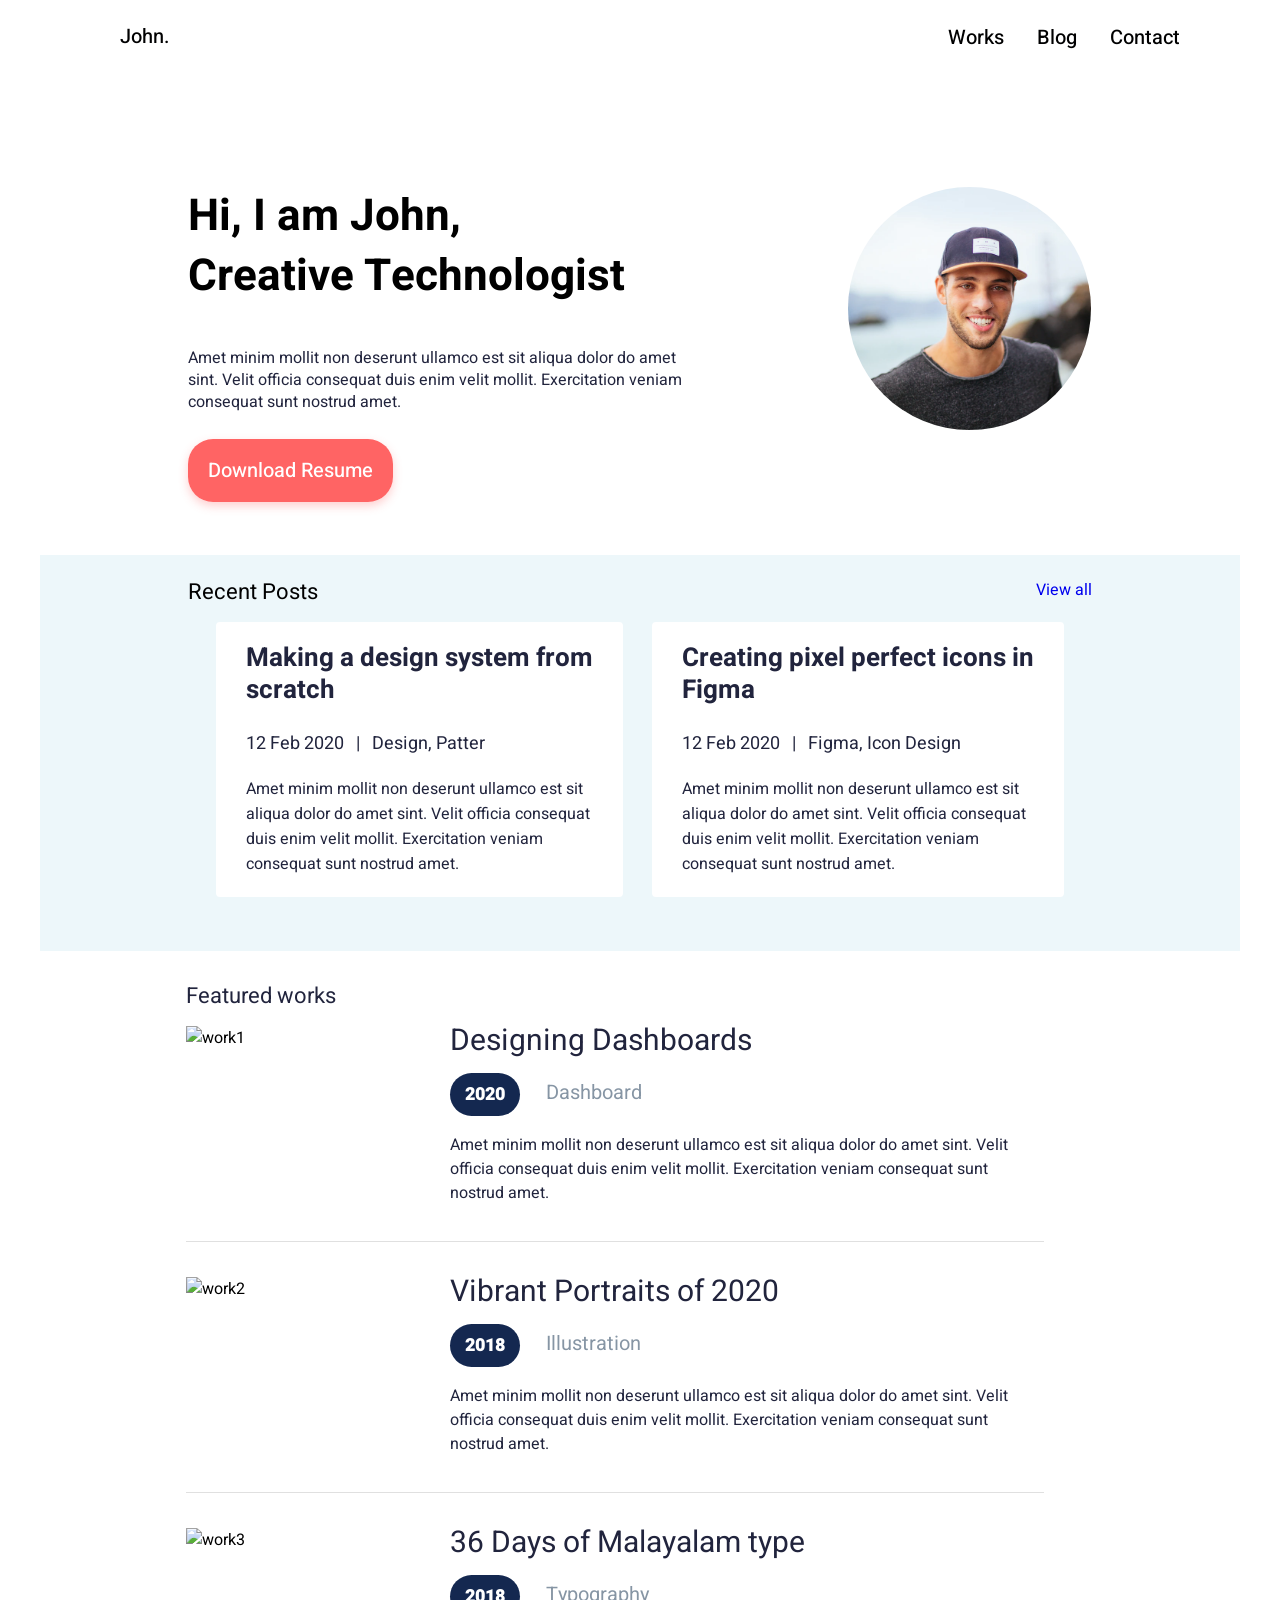
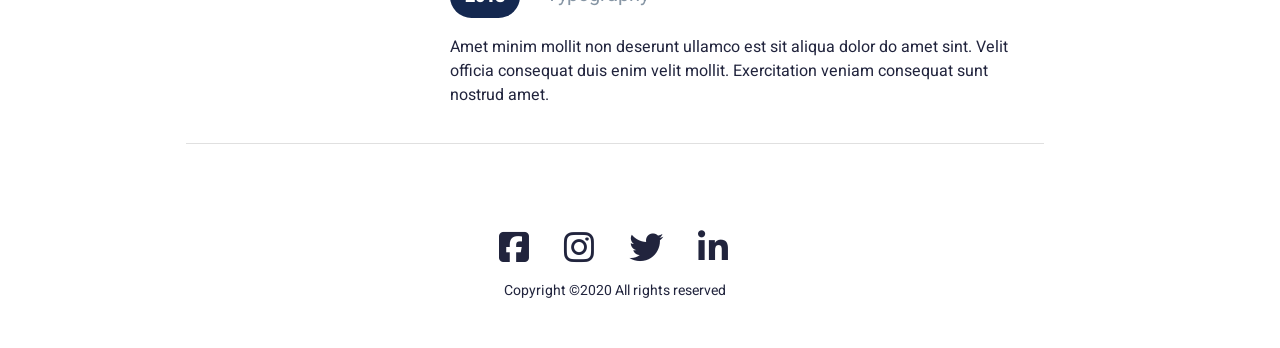
==== htmlAndCSS/Assignment2/index.html @ 1d365508 "assignment 2 done" ====
<!DOCTYPE html>
<html lang="en">
<head>
    <meta charset="UTF-8">
    <meta name="viewport" content="width=device-width, initial-scale=1.0">
    <title>Portfolio</title>
    <link rel="stylesheet" href="style.css">
    <link href="https://fonts.googleapis.com/css2?family=Heebo&display=swap" rel="stylesheet">
    <link rel="stylesheet" href="https://cdnjs.cloudflare.com/ajax/libs/font-awesome/6.5.0/css/all.min.css">

</head>
<body>
    <header class="header">
        <a href="#" class="logo">John.</a>
        <nav class="navbar">
            <ul>
                <li><a href="#" class="works">Works</a></li>
                <li><a href="#" class="blog">Blog</a></li>
                <li><a href="#" class="contact">Contact</a></li>
            </ul>
        </nav>
    </header>

   <main class="main">
  <div class="container">
    <div class="leftContent">
      <h1>Hi, I am John,<br />Creative Technologist</h1>
      <p>
        Amet minim mollit non deserunt ullamco est sit aliqua dolor do amet <br />
        sint. Velit officia consequat duis enim velit mollit. Exercitation veniam <br />
        consequat sunt nostrud amet.
      </p>
      <a href="#">Download Resume</a>
    </div>
    <div class="image">
      <img src="images/c316adc465a80990af3a0075303343f0d615c92a.png" alt="Profile Image">
    </div>
  </div>
</main>

<section class="secondary">
    <div class="secondary-header">
    <h2 class="recentPosts">
        Recent Posts
    </h2>
    <a href="#">View all</a>
    </div>
    <div class="cards">
    <div class="card">
        <h3>Making a design system from <br/>scratch</h3>
        <div class="internalSections">
        <p class="date">12 Feb 2020</p>
        <p class="divider">|</p>
        <p class="type">Design, Patter</p>
        </div>
        <p class="description">
            Amet minim mollit non deserunt ullamco est sit <br/>aliqua dolor do amet sint. Velit officia consequat <br/>duis enim velit mollit. Exercitation veniam <br/>consequat sunt nostrud amet.
        </p>
    </div>
    <div class="card">
        <h3>Creating pixel perfect icons in<br/>Figma</h3>
        <div class="internalSections">
        <p class="date">12 Feb 2020</p>
        <p class="divider">|</p>
        <p class="type">Figma, Icon Design</p>
        </div>
        <p class="description">
            Amet minim mollit non deserunt ullamco est sit <br/>aliqua dolor do amet sint. Velit officia consequat <br/>duis enim velit mollit. Exercitation veniam <br/>consequat sunt nostrud amet.
        </p>
    </div>
    </div>
</section>
<section class="lastPage">
    <div class="container2">
        <h2>Featured works</h2>
            <div class="work">
                    <img src="images/1c6bbc0be719e9d93c02a87ba51308ebb0297cdf.png" alt="work1" class="work1">
                <div class="rightContent">
                    <a href="#">Designing Dashboards</a>
                    <div class="content">
                        <h4 class="year">2020</h4>
                        <h4 class="contentType">Dashboard</h4>
                    </div>
                    <p class="contentInfo">
                        Amet minim mollit non deserunt ullamco est sit aliqua dolor do amet sint. Velit <br/>officia consequat duis enim velit mollit. Exercitation veniam consequat sunt <br/>nostrud amet.
                    </p>
                </div>
            </div>
            <hr class="line" />
            <div class="work">
                    <img src="images/44dc77996f359e2db24fc4e08bfd61cf50427139.png" alt="work2" class="work2">
                <div class="rightContent">
                    <a href="#">Vibrant Portraits of 2020</a>
                    <div class="content">
                        <h4 class="year">2018</h4>
                        <h4 class="contentType">Illustration</h4>
                    </div>
                    <p class="contentInfo">
                        Amet minim mollit non deserunt ullamco est sit aliqua dolor do amet sint. Velit <br/>officia consequat duis enim velit mollit. Exercitation veniam consequat sunt <br/>nostrud amet.
                    </p>
                </div>
            </div>
            <hr class="line" />
            <div class="work">
                    <img src="images/a5117cdca561b38768fbe6667854fc00641b25fb.png" alt="work3" class="work3">
                <div class="rightContent">
                    <a href="#">36 Days of Malayalam type</a>
                    <div class="content">
                        <h4 class="year">2018</h4>
                        <h4 class="contentType">Typography</h4>
                    </div>
                    <p class="contentInfo">
                        Amet minim mollit non deserunt ullamco est sit aliqua dolor do amet sint. Velit <br/>officia consequat duis enim velit mollit. Exercitation veniam consequat sunt <br/>nostrud amet.
                    </p>
                </div>
            </div>
            <hr class="line" />
        </div>
    </div>
</section>
<footer class="footer">
    <div class="container3">
        <div class="footerIcons">
            <a class="facebook" href ="#"><i class="fa-brands fa-square-facebook"></i></a>
            <a href="#"><i class="fab fa-instagram"></i></a>
            <a href="#"><i class="fab fa-twitter"></i></a>
            <a href="#"><i class="fab fa-linkedin-in"></i></a>
        </div>
    <h3 class="copyright">Copyright ©2020 All rights reserved </h3>
</div>
</footer>


    
</body>
</html>
---- htmlAndCSS/Assignment2/style.css ----
*{
    margin: 0;
    padding: 0;
    font-family: 'Heebo', sans-serif;
}

.header{
    margin: 0 auto;
    width: 1200px;
    display: flex;
    justify-content: space-between
    
}

.header a{
    text-decoration: none;
    font-weight: 500;
    font-size: 20px;
    line-height: 100%;
    letter-spacing: 0px;
    color: rgba(0,0,1);
    padding-top: 27px;
    /* margin-left: 80px; */
    margin-bottom: 140px;
    
}

.header .logo{
    margin-left: 80px
}

.main{
    margin-bottom: 71px;
}

.navbar{
    padding-top: 27px;
    padding-right: 60px;
}

.navbar ul{
    display: flex;
    gap: 33px;
    list-style: none;
}

.container{
    width: 1200px;
    margin: auto;
    display: flex;
    justify-content: space-between;
    
}

.leftContent{
    margin-left: 148px;
}

.leftContent h1{
    font-size: 44px;
    font-weight: 700;
    line-height: 60px;
    letter-spacing: 0px;
    margin-bottom: 40px;
}

.leftContent p{
    /* background-color: aqua; */
    font-size: 16px;
    font-weight: 400;
    line-height: 22px;
    letter-spacing: 0px;
    margin-bottom: 47px;
    color: #21243D;
}

.leftContent a {
  background-color: #FF6464;
  font-size: 20px;
  line-height: 1;
  height: 50px;
  font-weight: 500;
  letter-spacing: 0;
  padding: 17px 20px;
  text-decoration: none;
  color: #ffffff;
  border-radius: 25px;
  box-shadow: 0 4px 10px rgba(255, 100, 100, 0.3);
  transition: background-color 0.3s ease, box-shadow 0.3s ease;
}

.leftContent a:hover {
  background-color: #e05050;
  box-shadow: 0 6px 14px rgba(255, 100, 100, 0.4);
}

.image{
    text-align: right;
    flex: 1;
}

.image img{
    width: 243px;
    height: 243px;
    margin-right: 149px;
    /* margin-right: 180px; */
    object-fit: cover;
    border-radius: 50%;
}

.secondary{
    margin: auto;
    width: 1200px;
    height: 396px;
    background-color: #EDF7FA;
}

.secondary-header{
    display: flex;
    justify-content: space-between;
}

.secondary .recentPosts{
    font-weight: 400;
    font-size: 22px;
    line-height: 60px;
    letter-spacing: 0px;
    margin-left: 148px;
    text-decoration: none;
    margin-top: 7px;
}


.secondary a{
    font-weight: 400;
    font-size: 16px;
    line-height: 100%;
    letter-spacing: 0px;
    text-decoration: none;
    margin-left: 148px;
    margin-right: 148px;
    margin-top: 27px;
}

.cards{
    display: flex;
    justify-content: space-evenly;
    margin-left:  148px;
    margin-right: 148px;
}

.card{
    background-color: #FFFFFF;
    /* padding-left: 23px;
    padding-top: 24px;
    padding-right: 21px;
    padding-bottom: 7px; original from file seemed inappropriate so making evenly*/
    padding: 20px 30px;
    border-radius: 4px;
}

.card h3{
    font-weight: 700;
    font-size: 26px;
    color: #21243D;
    line-height: 32px;/*changed bcz original seemed to be bit incorrect*/
    letter-spacing: 0px;
    margin-bottom: 27px;
}

.internalSections{
    display: flex;
    gap: 12px;
    margin-bottom: 22px
}

.internalSections p{
    font-weight: 400;
    font-size: 18px;
    color: #21243D;
    line-height: 22px; /*changed bcz original seemed to be bit incorrect*/
    letter-spacing: 0px;
}

.description{
    font-weight: 400;
    font-size: 16px;
    line-height: 25px;  /*changed bcz original seemed to be bit incorrect*/
    letter-spacing: 0px;
    color: #21243D;
}

.lastPage h2{
    /* background-color: #21243D; */
    font-weight: 400;
    font-size: 22px;
    color: #21243D;
    line-height: 60px;
    letter-spacing: 0px;
    margin-top: 15px;
    margin-left: 146px;
}


.container2{
    width: 1200px;
    margin: auto;
    display: block;
    /* justify-content: space-between; */
    
}
.work{
    display: flex;
    align-items: flex-start;
    gap:18px;
    /* margin-bottom: 35px; */
    /* border-bottom: 1px solid #e0e0e0; */
}
.container2 img{
    width: 246px;
    height: 180px;
    margin-left: 146px;
}

.content{
    display: flex;
    gap: 26px;
    margin-bottom: 17px;
}

.rightContent a{
    /* background-color: aqua; */
    font-weight: 700px;
    font-size: 30px;
    line-height: 100%;
    letter-spacing: 0px;
    text-decoration: none;
    color: #21243D;
    /* margin-bottom: 16px; */
}
.content .year{
    margin-top: 16px;
    font-size: 18px;
    font-weight: 900;
    /* line-height: 60px; */
    letter-spacing: 0px;
    background-color: #142850;
    padding: 8px 15px;
    border-radius: 27px;
    color: #ffffff; 
}

.content .contentType{
    /* background-color: aqua; */
    font-size: 20px;
    font-weight: 400;
    line-height: 100%;
    letter-spacing: 0px;
    color:#8695A4;
    margin-top: 26px;
}

.contentInfo{
    font-weight: 400;
    font-size: 16px;
    line-height: 24px;
    letter-spacing: 0px;
    color:#21243D;
    
}

.line {
  width: 858px;
  height: 1px;
  background-color: #E0E0E0;
  border: none;
  /* margin: 40px auto; spacing + center align */
  margin-left: 146px;
  margin-top: 35px;
  margin-right: 148px;
  margin-bottom: 35px;
}

.footerIcons{
    /* background-color: aqua; */
    padding-top: 51px;
    display: flex;
    gap: 35px;
    padding-left: 459px;
}

.footerIcons i{
    font-size: 34px;
    color: #21243D;
    margin-bottom: 20px;
    
}

.footerIcons .fa-brands fa-square-facebook{
    color: #D92231;
}



.container3{
    width: 1200px;
    margin: auto;
}

.copyright{
    padding-left: 464px;
    font-weight: 400;
    font-size: 14px;
    line-height: 100%;
    letter-spacing: 0px;
    color: #21243D;
    margin-bottom: 50px; /* added just for visibility */
}
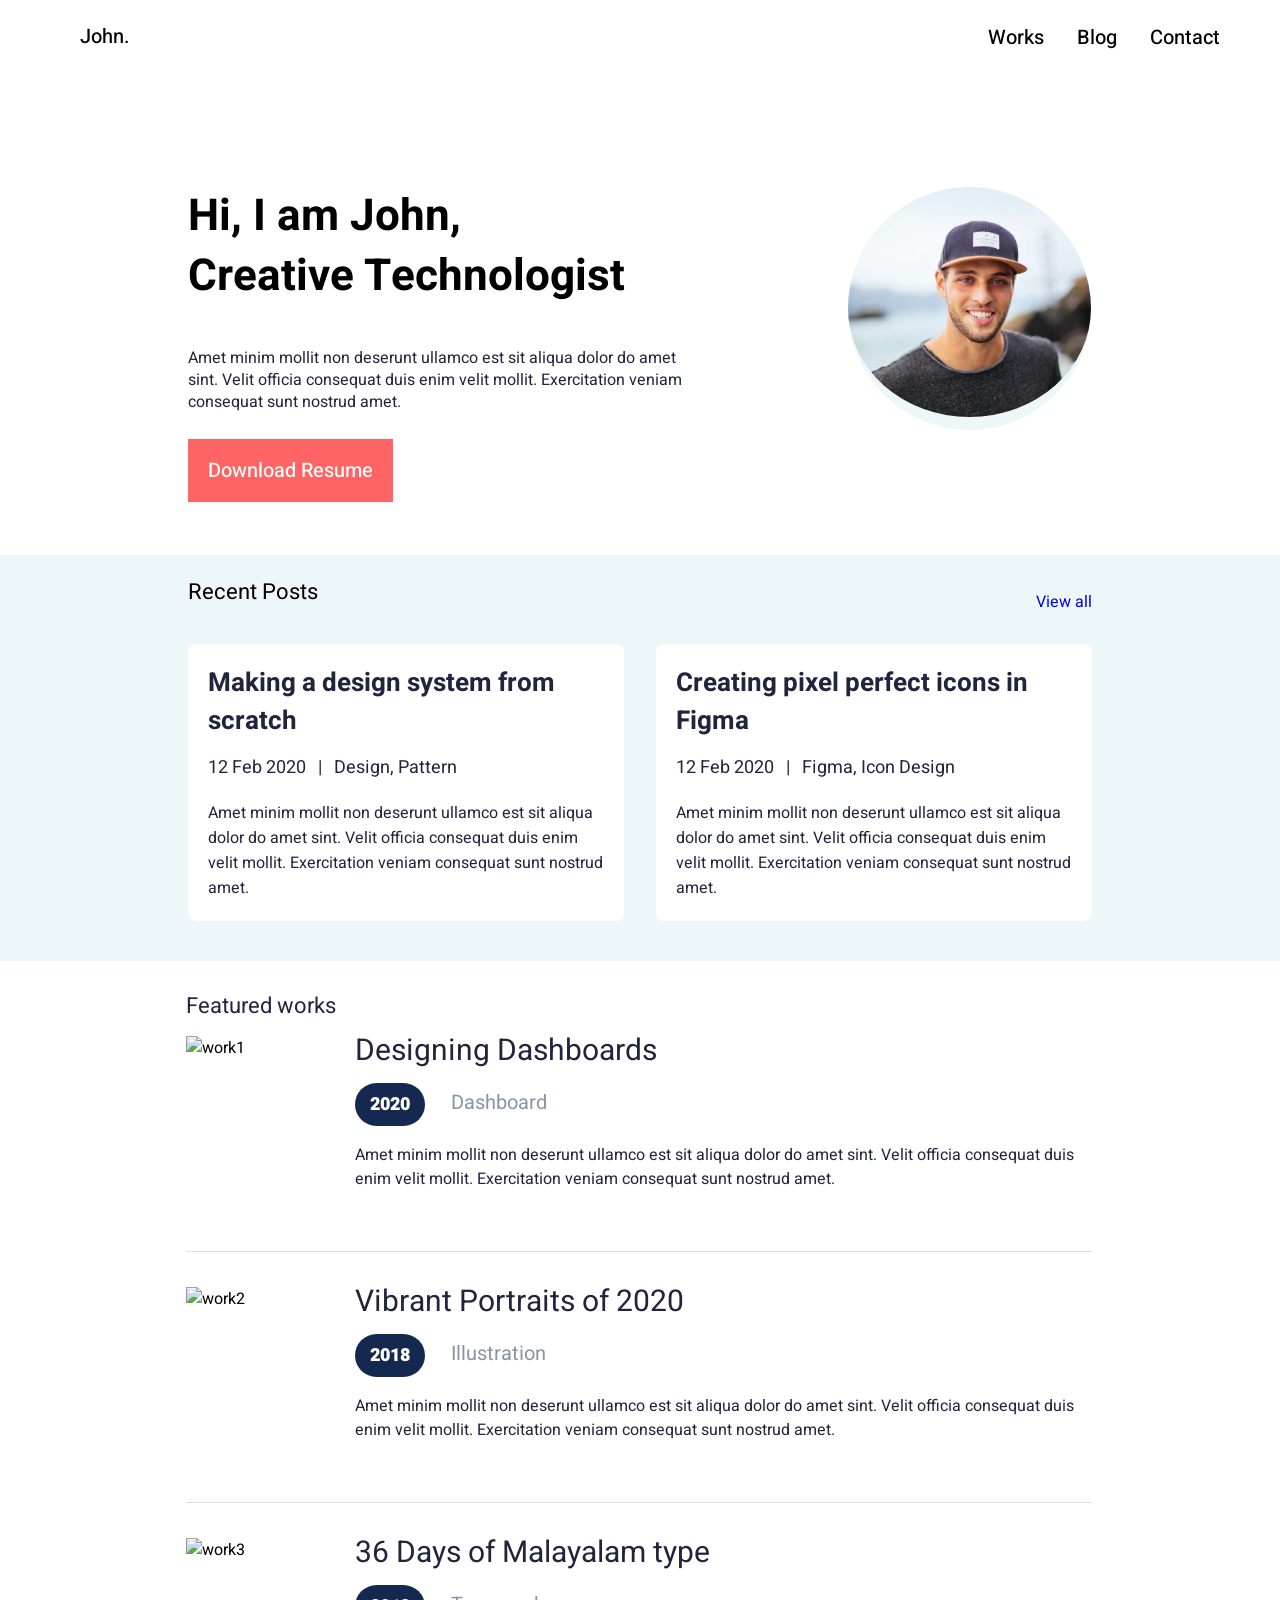
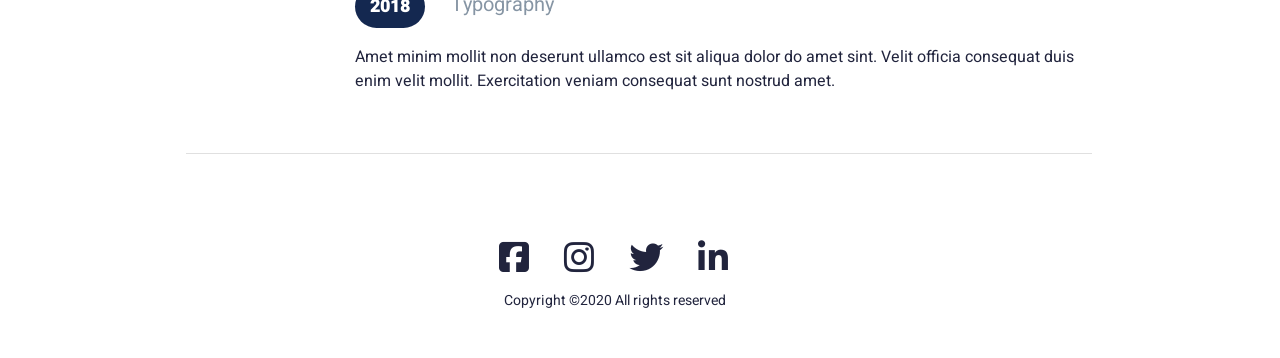
==== commit 48b71234: "final changes" ====
--- a/htmlAndCSS/Assignment2/index.html
+++ b/htmlAndCSS/Assignment2/index.html
@@ -11,6 +11,7 @@
 </head>
 <body>
     <header class="header">
+        <!-- <div class="container"> -->
         <a href="#" class="logo">John.</a>
         <nav class="navbar">
             <ul>
@@ -19,10 +20,12 @@
                 <li><a href="#" class="contact">Contact</a></li>
             </ul>
         </nav>
+        <!-- </div> -->
     </header>
 
    <main class="main">
   <div class="container">
+    <div class="mainSection">
     <div class="leftContent">
       <h1>Hi, I am John,<br />Creative Technologist</h1>
       <p>
@@ -33,30 +36,37 @@
       <a href="#">Download Resume</a>
     </div>
     <div class="image">
+        <!-- <div class="imageBorder"> -->
       <img src="images/c316adc465a80990af3a0075303343f0d615c92a.png" alt="Profile Image">
+    <!-- </div> -->
     </div>
+  </div>
   </div>
 </main>
 
 <section class="secondary">
+    <div class="container">
     <div class="secondary-header">
     <h2 class="recentPosts">
         Recent Posts
     </h2>
     <a href="#">View all</a>
     </div>
+
     <div class="cards">
+
     <div class="card">
         <h3>Making a design system from <br/>scratch</h3>
         <div class="internalSections">
         <p class="date">12 Feb 2020</p>
         <p class="divider">|</p>
-        <p class="type">Design, Patter</p>
+        <p class="type">Design, Pattern</p>
         </div>
         <p class="description">
-            Amet minim mollit non deserunt ullamco est sit <br/>aliqua dolor do amet sint. Velit officia consequat <br/>duis enim velit mollit. Exercitation veniam <br/>consequat sunt nostrud amet.
+            Amet minim mollit non deserunt ullamco est sit aliqua dolor do amet sint. Velit officia consequat duis enim velit mollit. Exercitation veniam consequat sunt nostrud amet.
         </p>
     </div>
+    
     <div class="card">
         <h3>Creating pixel perfect icons in<br/>Figma</h3>
         <div class="internalSections">
@@ -65,12 +75,14 @@
         <p class="type">Figma, Icon Design</p>
         </div>
         <p class="description">
-            Amet minim mollit non deserunt ullamco est sit <br/>aliqua dolor do amet sint. Velit officia consequat <br/>duis enim velit mollit. Exercitation veniam <br/>consequat sunt nostrud amet.
+            Amet minim mollit non deserunt ullamco est sit aliqua dolor do amet sint. Velit officia consequat duis enim velit mollit. Exercitation veniam consequat sunt nostrud amet.
         </p>
+    </div>
     </div>
     </div>
 </section>
 <section class="lastPage">
+    <div class="container">
     <div class="container2">
         <h2>Featured works</h2>
             <div class="work">
@@ -82,7 +94,7 @@
                         <h4 class="contentType">Dashboard</h4>
                     </div>
                     <p class="contentInfo">
-                        Amet minim mollit non deserunt ullamco est sit aliqua dolor do amet sint. Velit <br/>officia consequat duis enim velit mollit. Exercitation veniam consequat sunt <br/>nostrud amet.
+                        Amet minim mollit non deserunt ullamco est sit aliqua dolor do amet sint. Velit officia consequat duis enim velit mollit. Exercitation veniam consequat sunt nostrud amet.
                     </p>
                 </div>
             </div>
@@ -96,7 +108,7 @@
                         <h4 class="contentType">Illustration</h4>
                     </div>
                     <p class="contentInfo">
-                        Amet minim mollit non deserunt ullamco est sit aliqua dolor do amet sint. Velit <br/>officia consequat duis enim velit mollit. Exercitation veniam consequat sunt <br/>nostrud amet.
+                        Amet minim mollit non deserunt ullamco est sit aliqua dolor do amet sint. Velit officia consequat duis enim velit mollit. Exercitation veniam consequat sunt nostrud amet.
                     </p>
                 </div>
             </div>
@@ -110,16 +122,17 @@
                         <h4 class="contentType">Typography</h4>
                     </div>
                     <p class="contentInfo">
-                        Amet minim mollit non deserunt ullamco est sit aliqua dolor do amet sint. Velit <br/>officia consequat duis enim velit mollit. Exercitation veniam consequat sunt <br/>nostrud amet.
+                        Amet minim mollit non deserunt ullamco est sit aliqua dolor do amet sint. Velit officia consequat duis enim velit mollit. Exercitation veniam consequat sunt nostrud amet.
                     </p>
                 </div>
             </div>
             <hr class="line" />
         </div>
     </div>
+    </div>
 </section>
 <footer class="footer">
-    <div class="container3">
+    <div class="container">
         <div class="footerIcons">
             <a class="facebook" href ="#"><i class="fa-brands fa-square-facebook"></i></a>
             <a href="#"><i class="fab fa-instagram"></i></a>
--- a/htmlAndCSS/Assignment2/style.css
+++ b/htmlAndCSS/Assignment2/style.css
@@ -2,13 +2,14 @@
     margin: 0;
     padding: 0;
     font-family: 'Heebo', sans-serif;
+    box-sizing: border-box;
 }
 
 .header{
-    margin: 0 auto;
-    width: 1200px;
-    display: flex;
-    justify-content: space-between
+    /* margin: 0 auto; */
+    /* width: 1200px; */
+    display: flex;
+    justify-content: space-between;
     
 }
 
@@ -46,14 +47,18 @@
 
 .container{
     width: 1200px;
-    margin: auto;
+    margin: 0 auto;
+}
+
+.mainSection{
     display: flex;
     justify-content: space-between;
-    
-}
+}
+
 
 .leftContent{
     margin-left: 148px;
+    
 }
 
 .leftContent h1{
@@ -84,9 +89,7 @@
   padding: 17px 20px;
   text-decoration: none;
   color: #ffffff;
-  border-radius: 25px;
-  box-shadow: 0 4px 10px rgba(255, 100, 100, 0.3);
-  transition: background-color 0.3s ease, box-shadow 0.3s ease;
+
 }
 
 .leftContent a:hover {
@@ -103,21 +106,24 @@
     width: 243px;
     height: 243px;
     margin-right: 149px;
-    /* margin-right: 180px; */
     object-fit: cover;
     border-radius: 50%;
-}
+    border-bottom: 13px solid #EDF7FA;
+;
+}
+
 
 .secondary{
-    margin: auto;
-    width: 1200px;
-    height: 396px;
     background-color: #EDF7FA;
+    padding-bottom: 40px;
 }
 
 .secondary-header{
     display: flex;
     justify-content: space-between;
+    align-items: center;
+    margin-bottom: 22px;
+    
 }
 
 .secondary .recentPosts{
@@ -142,30 +148,29 @@
     margin-top: 27px;
 }
 
-.cards{
-    display: flex;
-    justify-content: space-evenly;
-    margin-left:  148px;
-    margin-right: 148px;
-}
-
-.card{
-    background-color: #FFFFFF;
-    /* padding-left: 23px;
-    padding-top: 24px;
-    padding-right: 21px;
-    padding-bottom: 7px; original from file seemed inappropriate so making evenly*/
-    padding: 20px 30px;
-    border-radius: 4px;
-}
+.cards {
+  display: flex;
+  gap: 32px;
+  flex: 1;
+  margin-left: 148px;  
+  margin-right: 148px;
+  
+}
+
+.card {
+  background: white;
+  padding: 20px;
+  border-radius: 8px;
+  
+}
+
 
 .card h3{
     font-weight: 700;
     font-size: 26px;
     color: #21243D;
-    line-height: 32px;/*changed bcz original seemed to be bit incorrect*/
-    letter-spacing: 0px;
-    margin-bottom: 27px;
+    /* line-height: 100%; */
+    margin-bottom: 17px;
 }
 
 .internalSections{
@@ -203,19 +208,15 @@
 
 
 .container2{
-    width: 1200px;
-    margin: auto;
-    display: block;
-    /* justify-content: space-between; */
-    
+    display: block;   
+    margin-right: 148px;
 }
 .work{
     display: flex;
     align-items: flex-start;
     gap:18px;
-    /* margin-bottom: 35px; */
-    /* border-bottom: 1px solid #e0e0e0; */
-}
+}
+
 .container2 img{
     width: 246px;
     height: 180px;
@@ -270,14 +271,12 @@
 }
 
 .line {
-  width: 858px;
   height: 1px;
   background-color: #E0E0E0;
   border: none;
-  /* margin: 40px auto; spacing + center align */
   margin-left: 146px;
   margin-top: 35px;
-  margin-right: 148px;
+  /* margin-right: 148px; */
   margin-bottom: 35px;
 }
 
@@ -295,15 +294,8 @@
     margin-bottom: 20px;
     
 }
-
-.footerIcons .fa-brands fa-square-facebook{
-    color: #D92231;
-}
-
-
-
 .container3{
-    width: 1200px;
+    /* width: 1200px; */
     margin: auto;
 }
 
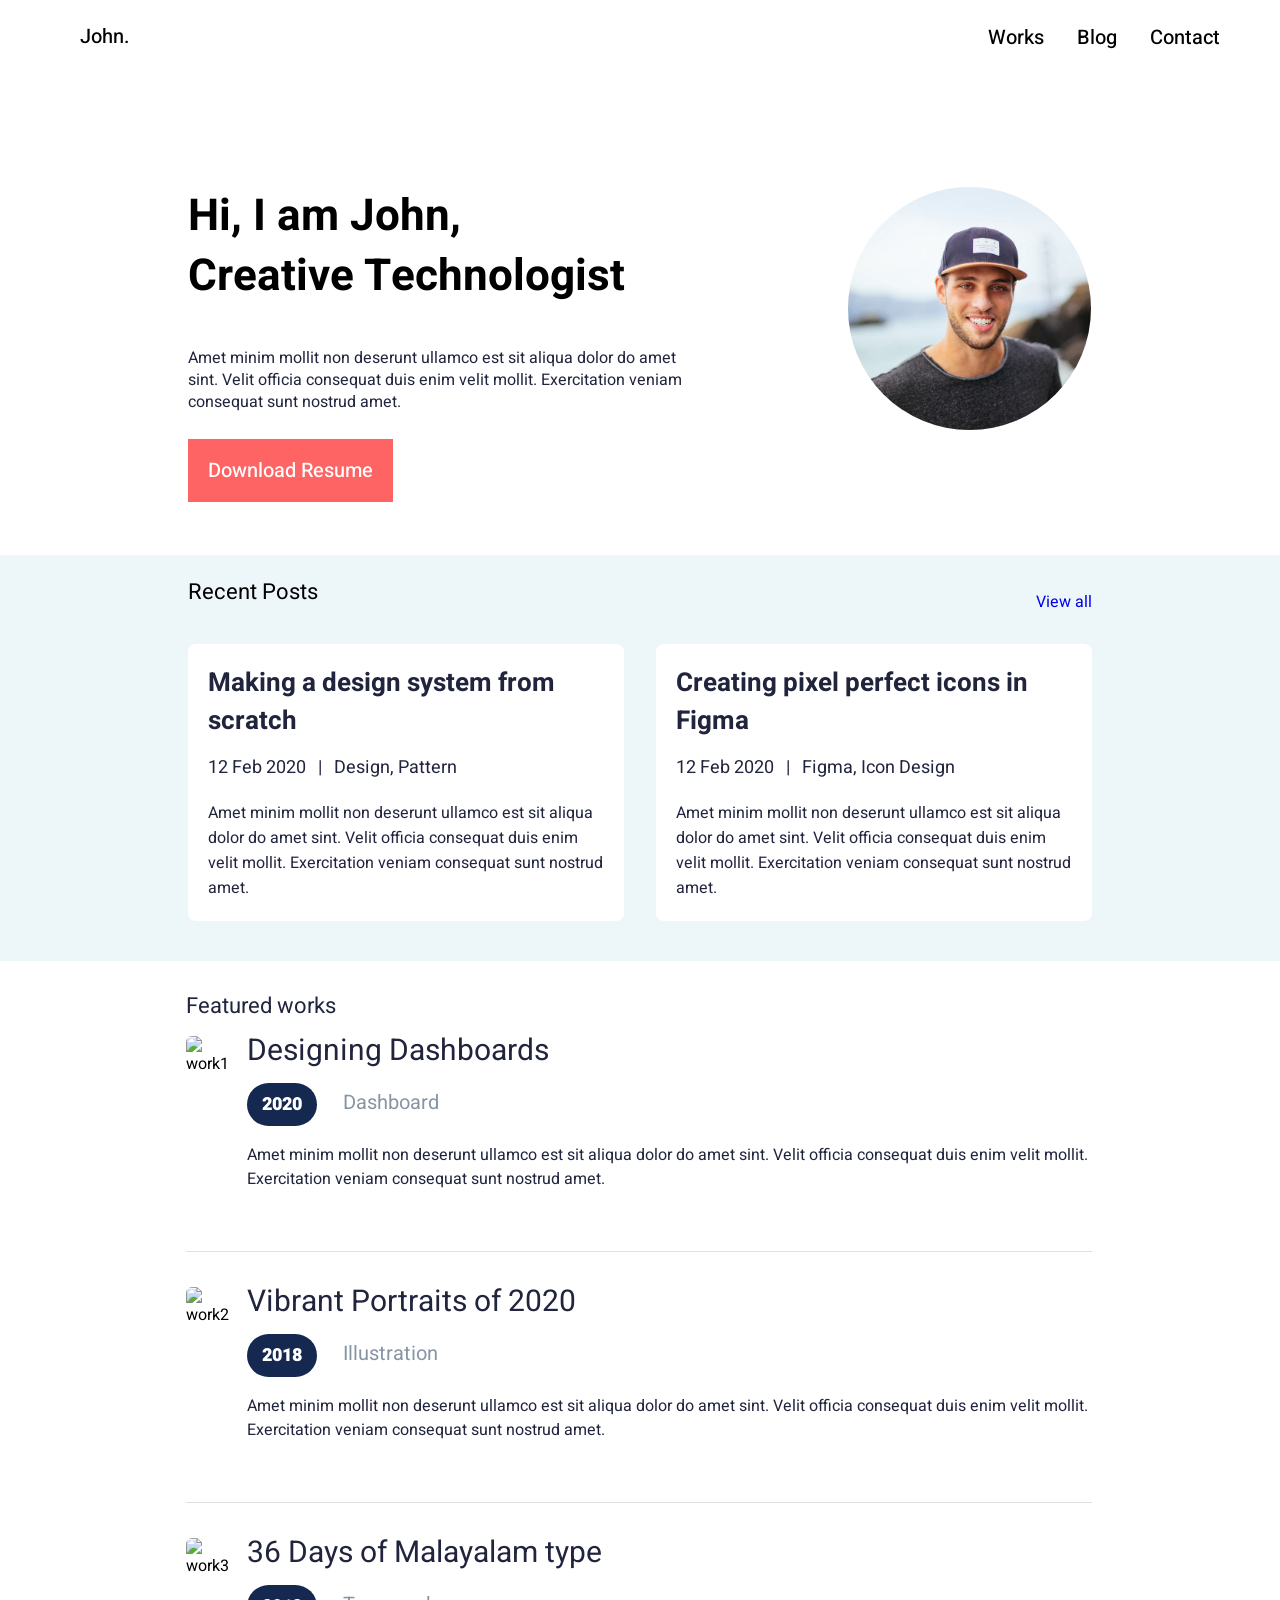
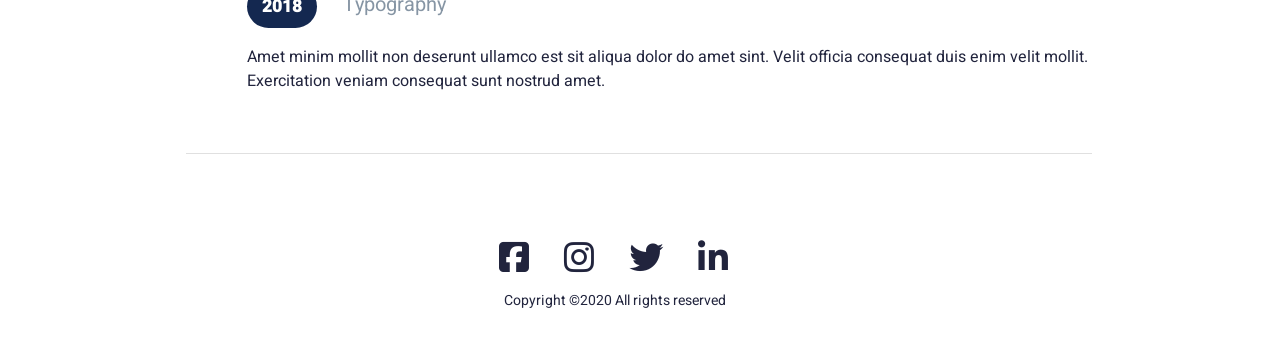
==== commit 2da16e8e: "final changes" ====
--- a/htmlAndCSS/Assignment2/index.html
+++ b/htmlAndCSS/Assignment2/index.html
@@ -4,7 +4,7 @@
     <meta charset="UTF-8">
     <meta name="viewport" content="width=device-width, initial-scale=1.0">
     <title>Portfolio</title>
-    <link rel="stylesheet" href="style.css">
+    <link rel="stylesheet" href="css/style.css">
     <link href="https://fonts.googleapis.com/css2?family=Heebo&display=swap" rel="stylesheet">
     <link rel="stylesheet" href="https://cdnjs.cloudflare.com/ajax/libs/font-awesome/6.5.0/css/all.min.css">
 
@@ -36,9 +36,7 @@
       <a href="#">Download Resume</a>
     </div>
     <div class="image">
-        <!-- <div class="imageBorder"> -->
       <img src="images/c316adc465a80990af3a0075303343f0d615c92a.png" alt="Profile Image">
-    <!-- </div> -->
     </div>
   </div>
   </div>
@@ -86,7 +84,8 @@
     <div class="container2">
         <h2>Featured works</h2>
             <div class="work">
-                    <img src="images/1c6bbc0be719e9d93c02a87ba51308ebb0297cdf.png" alt="work1" class="work1">
+                    <div class="workImage">
+                    <img src="images/1c6bbc0be719e9d93c02a87ba51308ebb0297cdf.png" alt="work1" class="work1"></div>
                 <div class="rightContent">
                     <a href="#">Designing Dashboards</a>
                     <div class="content">
@@ -100,7 +99,8 @@
             </div>
             <hr class="line" />
             <div class="work">
-                    <img src="images/44dc77996f359e2db24fc4e08bfd61cf50427139.png" alt="work2" class="work2">
+                <div class="workImage">
+                    <img src="images/44dc77996f359e2db24fc4e08bfd61cf50427139.png" alt="work2" class="work2"></div>
                 <div class="rightContent">
                     <a href="#">Vibrant Portraits of 2020</a>
                     <div class="content">
@@ -114,7 +114,8 @@
             </div>
             <hr class="line" />
             <div class="work">
-                    <img src="images/a5117cdca561b38768fbe6667854fc00641b25fb.png" alt="work3" class="work3">
+                <div class="workImage">
+                    <img src="images/a5117cdca561b38768fbe6667854fc00641b25fb.png" alt="work3" class="work3"></div>
                 <div class="rightContent">
                     <a href="#">36 Days of Malayalam type</a>
                     <div class="content">
--- a/htmlAndCSS/Assignment2/css/style.css
+++ b/htmlAndCSS/Assignment2/css/style.css
@@ -0,0 +1,322 @@
+*{
+    margin: 0;
+    padding: 0;
+    font-family: 'Heebo', sans-serif;
+    box-sizing: border-box;
+}
+
+.header{
+    /* margin: 0 auto; */
+    /* width: 1200px; */
+    display: flex;
+    justify-content: space-between;
+    
+}
+
+.header a{
+    text-decoration: none;
+    font-weight: 500;
+    font-size: 20px;
+    line-height: 100%;
+    letter-spacing: 0px;
+    color: rgba(0,0,1);
+    padding-top: 27px;
+    /* margin-left: 80px; */
+    margin-bottom: 140px;
+    
+}
+
+.header .logo{
+    margin-left: 80px
+}
+
+.main{
+    margin-bottom: 71px;
+}
+
+.navbar{
+    padding-top: 27px;
+    padding-right: 60px;
+}
+
+.navbar ul{
+    display: flex;
+    gap: 33px;
+    list-style: none;
+}
+
+.container{
+    width: 1200px;
+    margin: 0 auto;
+}
+
+.mainSection{
+    display: flex;
+    justify-content: space-between;
+}
+
+
+.leftContent{
+    margin-left: 148px;
+    
+}
+
+.leftContent h1{
+    font-size: 44px;
+    font-weight: 700;
+    line-height: 60px;
+    letter-spacing: 0px;
+    margin-bottom: 40px;
+}
+
+.leftContent p{
+    /* background-color: aqua; */
+    font-size: 16px;
+    font-weight: 400;
+    line-height: 22px;
+    letter-spacing: 0px;
+    margin-bottom: 47px;
+    color: #21243D;
+}
+
+.leftContent a {
+  background-color: #FF6464;
+  font-size: 20px;
+  line-height: 1;
+  height: 50px;
+  font-weight: 500;
+  letter-spacing: 0;
+  padding: 17px 20px;
+  text-decoration: none;
+  color: #ffffff;
+
+}
+
+.leftContent a:hover {
+  background-color: #e05050;
+  box-shadow: 0 6px 14px rgba(255, 100, 100, 0.4);
+}
+
+.image{
+    text-align: right;
+    flex: 1;
+    width: auto;
+    
+}
+
+.image img{
+    width: 243px;
+    height: 243px;
+    margin-right: 149px;
+    object-fit: cover;
+    border-radius:50%;
+}
+
+
+.secondary{
+    background-color: #EDF7FA;
+    padding-bottom: 40px;
+}
+
+.secondary-header{
+    display: flex;
+    justify-content: space-between;
+    align-items: center;
+    margin-bottom: 22px;
+    
+}
+
+.secondary .recentPosts{
+    font-weight: 400;
+    font-size: 22px;
+    line-height: 60px;
+    letter-spacing: 0px;
+    margin-left: 148px;
+    text-decoration: none;
+    margin-top: 7px;
+}
+
+
+.secondary a{
+    font-weight: 400;
+    font-size: 16px;
+    line-height: 100%;
+    letter-spacing: 0px;
+    text-decoration: none;
+    margin-left: 148px;
+    margin-right: 148px;
+    margin-top: 27px;
+}
+
+.cards {
+  display: flex;
+  gap: 32px;
+  flex: 1;
+  margin-left: 148px;  
+  margin-right: 148px;
+  
+}
+
+.card {
+  background: white;
+  padding: 20px;
+  border-radius: 8px;
+  
+}
+
+
+.card h3{
+    font-weight: 700;
+    font-size: 26px;
+    color: #21243D;
+    /* line-height: 100%; */
+    margin-bottom: 17px;
+}
+
+.internalSections{
+    display: flex;
+    gap: 12px;
+    margin-bottom: 22px
+}
+
+.internalSections p{
+    font-weight: 400;
+    font-size: 18px;
+    color: #21243D;
+    line-height: 22px; /*changed bcz original seemed to be bit incorrect*/
+    letter-spacing: 0px;
+}
+
+.description{
+    font-weight: 400;
+    font-size: 16px;
+    line-height: 25px;  /*changed bcz original seemed to be bit incorrect*/
+    letter-spacing: 0px;
+    color: #21243D;
+}
+
+.lastPage h2{
+    /* background-color: #21243D; */
+    font-weight: 400;
+    font-size: 22px;
+    color: #21243D;
+    line-height: 60px;
+    letter-spacing: 0px;
+    margin-top: 15px;
+    margin-left: 146px;
+}
+
+
+.container2{
+    display: block;   
+    margin-right: 148px;
+}
+.work{
+    display: flex;
+    align-items: flex-start;
+    gap:18px;
+}
+.workImage{
+    width: auto;
+    height: 180px;
+}
+.container2 img{
+    /* width: 246px; */
+    height: 100%;
+    overflow: hidden;
+    margin-left: 146px;
+    border-radius: 6px;
+}
+
+.content{
+    display: flex;
+    gap: 26px;
+    margin-bottom: 17px;
+}
+
+.rightContent a{
+    /* background-color: aqua; */
+    font-weight: 700px;
+    font-size: 30px;
+    line-height: 100%;
+    letter-spacing: 0px;
+    text-decoration: none;
+    color: #21243D;
+    /* margin-bottom: 16px; */
+}
+.content .year{
+    margin-top: 16px;
+    font-size: 18px;
+    font-weight: 900;
+    /* line-height: 60px; */
+    letter-spacing: 0px;
+    background-color: #142850;
+    padding: 8px 15px;
+    border-radius: 27px;
+    color: #ffffff; 
+}
+
+.content .contentType{
+    /* background-color: aqua; */
+    font-size: 20px;
+    font-weight: 400;
+    line-height: 100%;
+    letter-spacing: 0px;
+    color:#8695A4;
+    margin-top: 26px;
+}
+
+.contentInfo{
+    font-weight: 400;
+    font-size: 16px;
+    line-height: 24px;
+    letter-spacing: 0px;
+    color:#21243D;
+    
+}
+
+.line {
+  height: 1px;
+  background-color: #E0E0E0;
+  border: none;
+  margin-left: 146px;
+  margin-top: 35px;
+  /* margin-right: 148px; */
+  margin-bottom: 35px;
+}
+
+.footerIcons{
+    /* background-color: aqua; */
+    padding-top: 51px;
+    display: flex;
+    gap: 35px;
+    padding-left: 459px;
+}
+
+.footerIcons i {
+    font-size: 34px;
+    color: #21243D;
+    margin-bottom: 20px;
+    transition: color 0.3s ease; /* smooth color transition */
+}
+
+.footerIcons i:hover {
+    color:#D92231;
+;
+}
+
+.container3{
+    /* width: 1200px; */
+    margin: auto;
+}
+
+.copyright{
+    padding-left: 464px;
+    font-weight: 400;
+    font-size: 14px;
+    line-height: 100%;
+    letter-spacing: 0px;
+    color: #21243D;
+    margin-bottom: 50px; /* added just for visibility */
+}
+
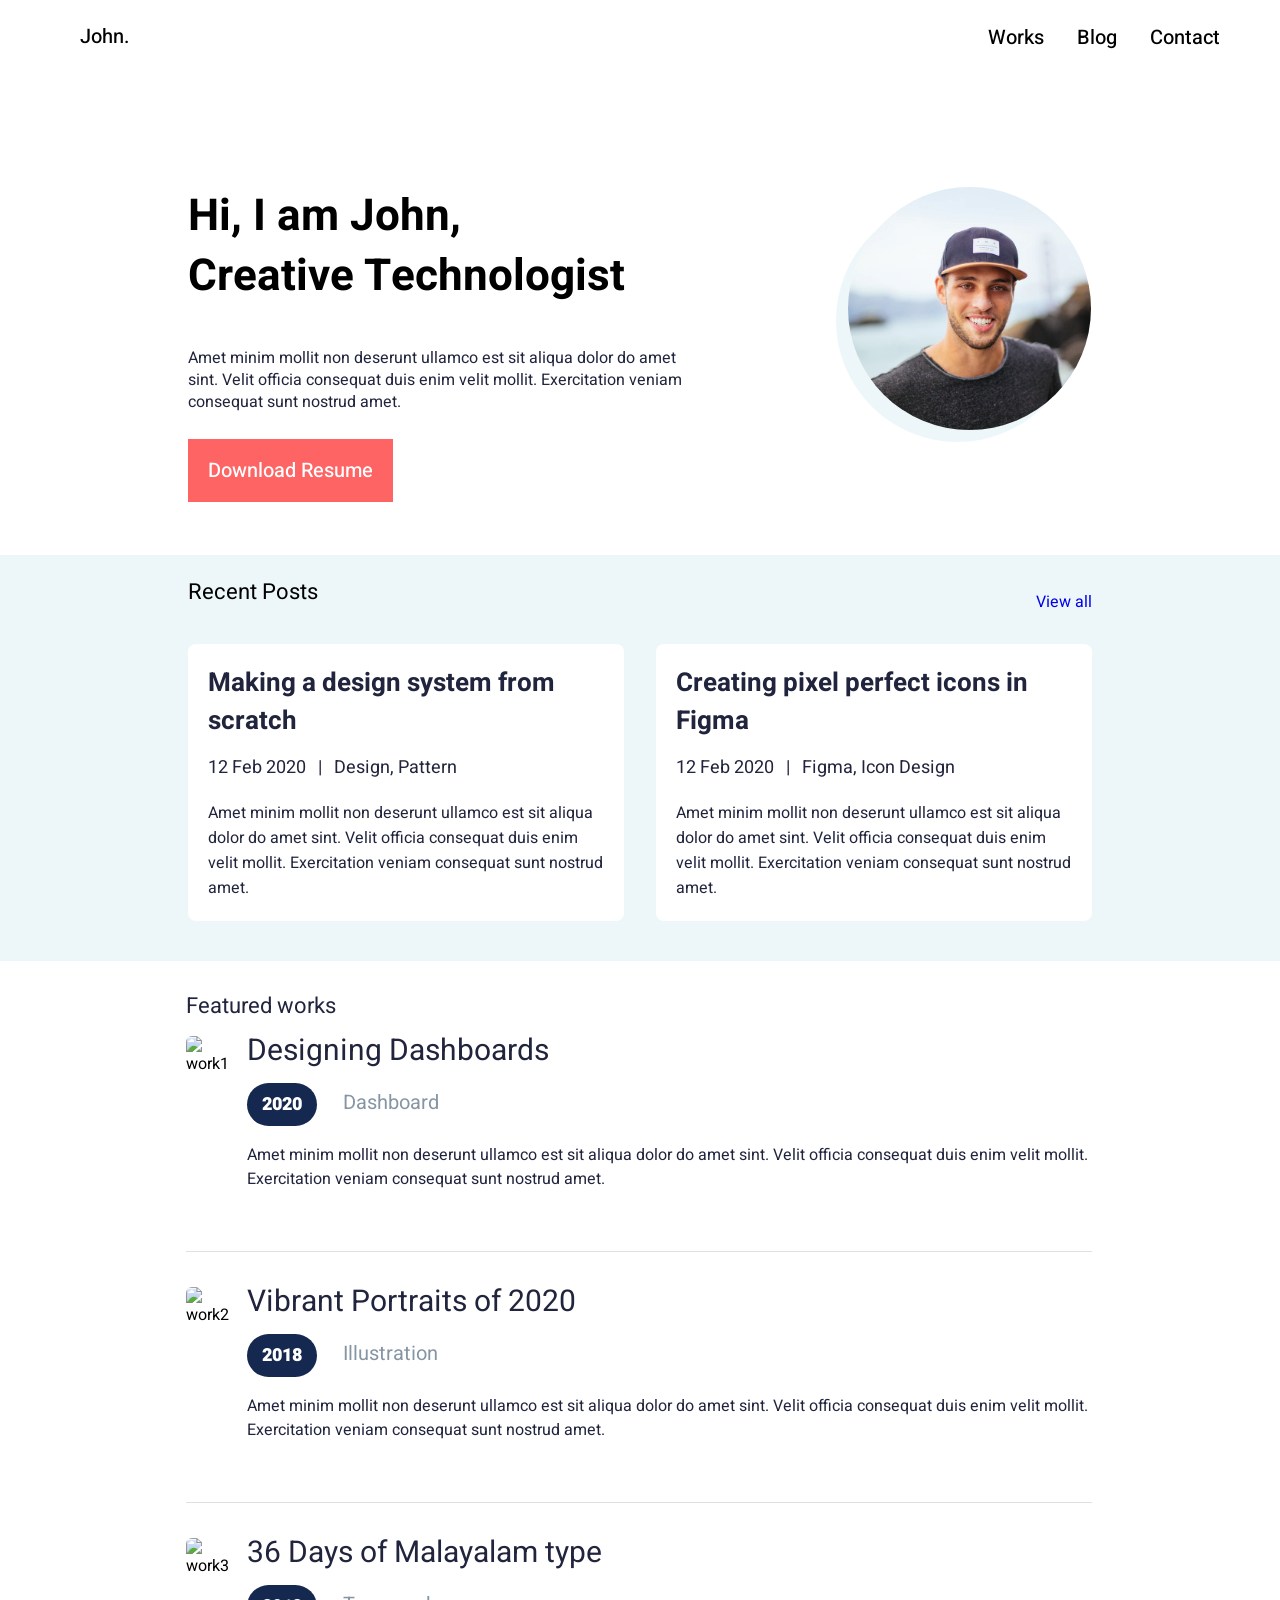
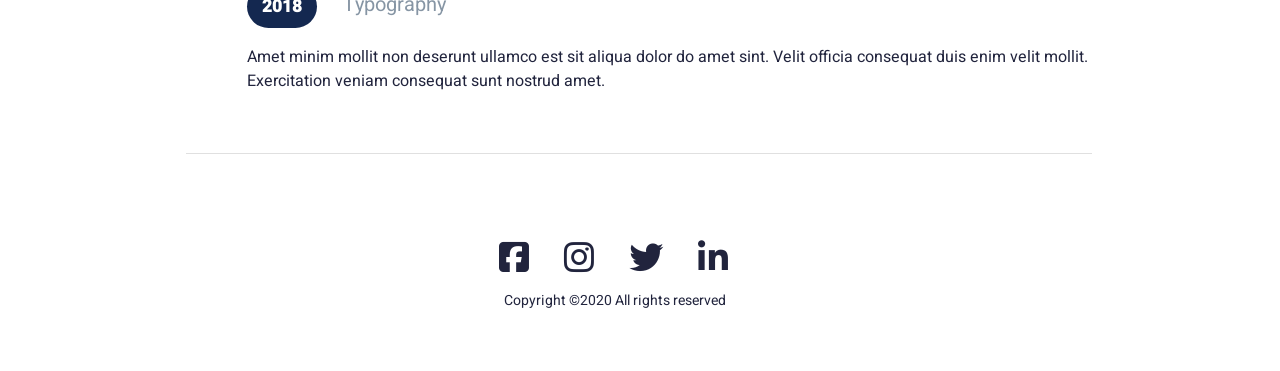
==== commit 77658574: "changes push" ====
--- a/htmlAndCSS/Assignment2/index.html
+++ b/htmlAndCSS/Assignment2/index.html
@@ -79,9 +79,9 @@
     </div>
     </div>
 </section>
-<section class="lastPage">
+<section class="featuredWorks">
     <div class="container">
-    <div class="container2">
+    <div class="worksSection">
         <h2>Featured works</h2>
             <div class="work">
                     <div class="workImage">
@@ -143,8 +143,5 @@
     <h3 class="copyright">Copyright ©2020 All rights reserved </h3>
 </div>
 </footer>
-
-
-    
 </body>
 </html>
--- a/htmlAndCSS/Assignment2/css/style.css
+++ b/htmlAndCSS/Assignment2/css/style.css
@@ -97,19 +97,21 @@
   box-shadow: 0 6px 14px rgba(255, 100, 100, 0.4);
 }
 
-.image{
+.image {
     text-align: right;
-    flex: 1;
-    width: auto;
-    
-}
-
-.image img{
     width: 243px;
     height: 243px;
     margin-right: 149px;
+}
+
+.image img {
+    width: 100%;
+    height: 100%;
     object-fit: cover;
-    border-radius:50%;
+    border-radius: 50%;
+    box-shadow: -12px 12px 0 0 #EDF7FA;
+; /* Rounded shadow like a border */
+    display: block;
 }
 
 
@@ -195,7 +197,7 @@
     color: #21243D;
 }
 
-.lastPage h2{
+.featuredWorks h2{
     /* background-color: #21243D; */
     font-weight: 400;
     font-size: 22px;
@@ -207,7 +209,7 @@
 }
 
 
-.container2{
+.worksSection{
     display: block;   
     margin-right: 148px;
 }
@@ -220,7 +222,7 @@
     width: auto;
     height: 180px;
 }
-.container2 img{
+.worksSection img{
     /* width: 246px; */
     height: 100%;
     overflow: hidden;
@@ -285,9 +287,12 @@
   margin-bottom: 35px;
 }
 
+.footer{
+    padding-top: 51px;
+    padding-bottom: 13px;
+}
 .footerIcons{
     /* background-color: aqua; */
-    padding-top: 51px;
     display: flex;
     gap: 35px;
     padding-left: 459px;
@@ -305,10 +310,6 @@
 ;
 }
 
-.container3{
-    /* width: 1200px; */
-    margin: auto;
-}
 
 .copyright{
     padding-left: 464px;
